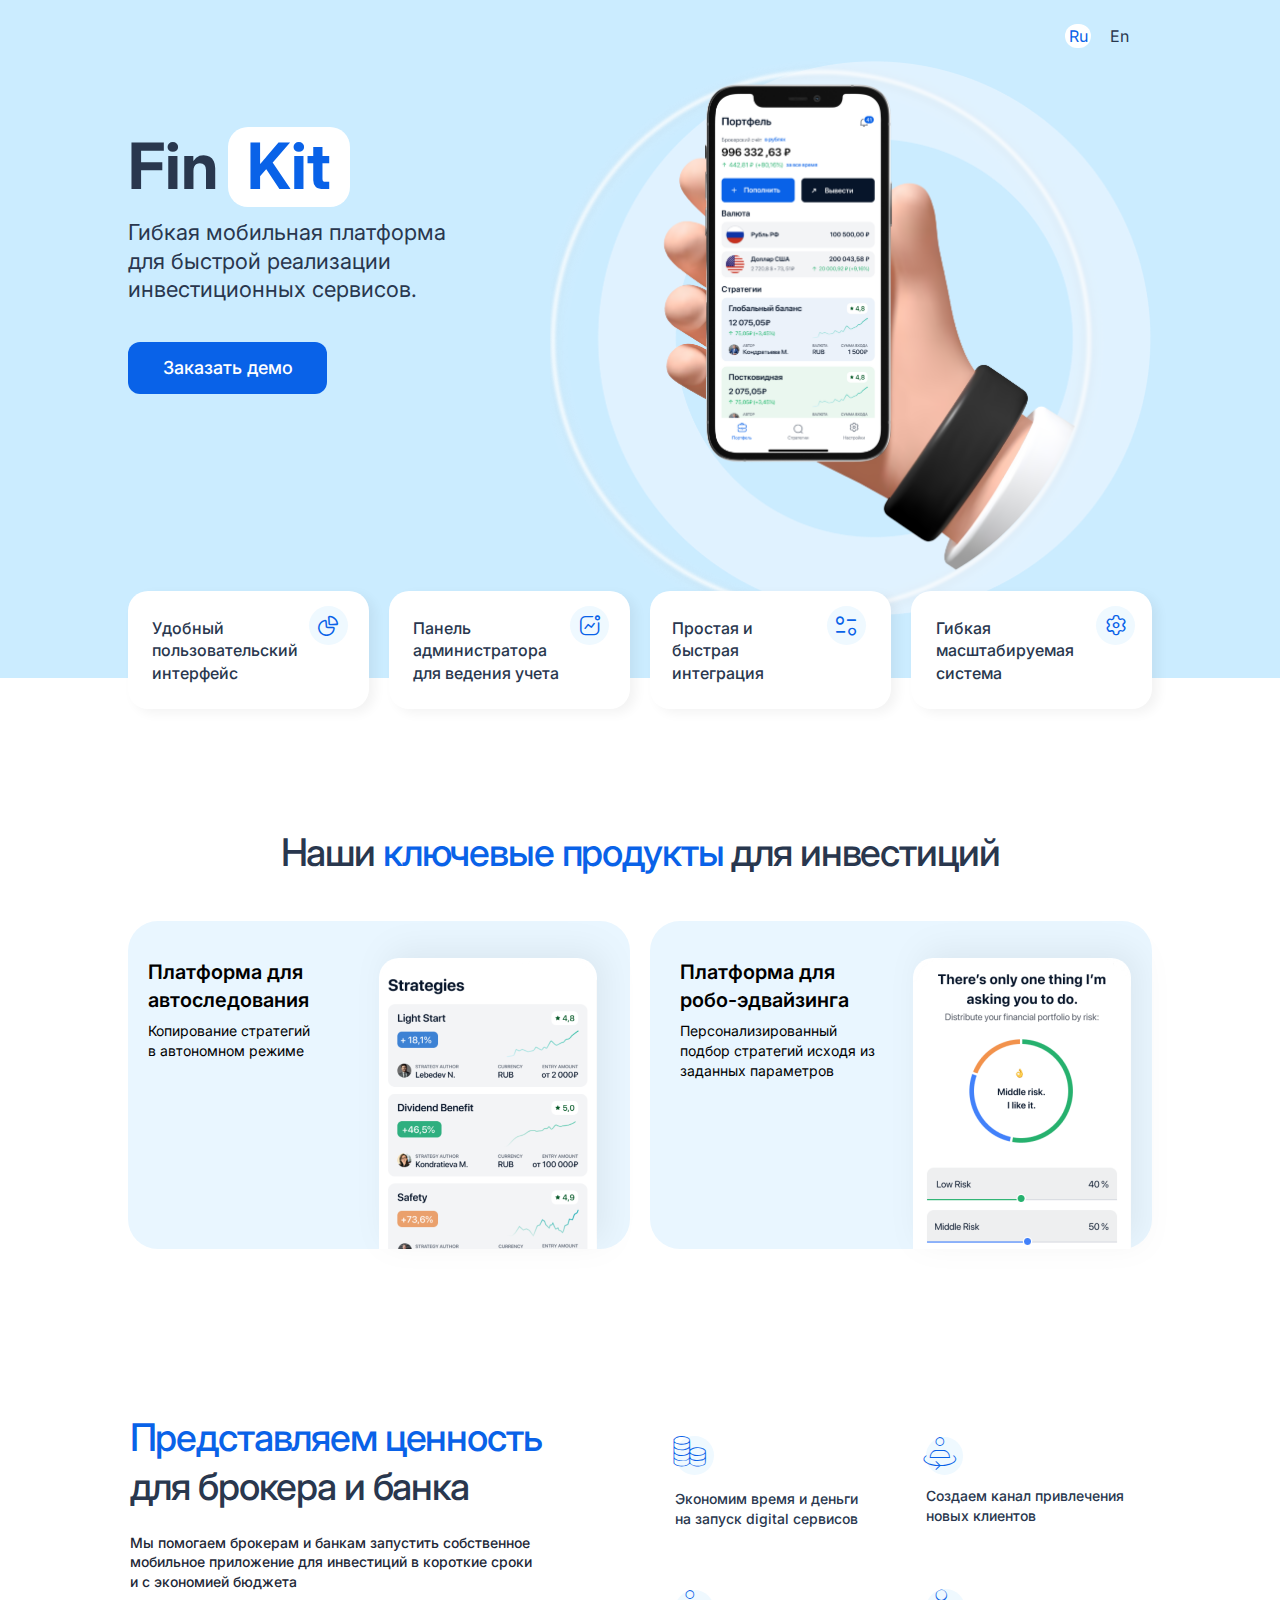
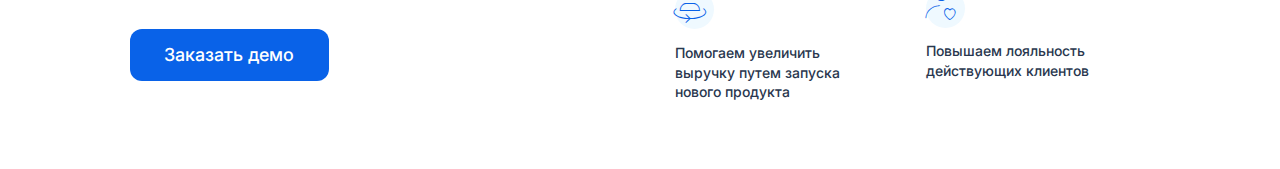
==== index.html @ f7ad5ec8 "v 1.0" ====
<!DOCTYPE html>
<html lang="en">
  <head>
    <meta charset="UTF-8" />
    <meta http-equiv="X-UA-Compatible" content="IE=edge" />
    <meta name="viewport" content="width=device-width, initial-scale=1.0" />
    <link rel="stylesheet" href="style/style.css" />
    <link rel="preconnect" href="https://fonts.googleapis.com" />
    <link rel="preconnect" href="https://fonts.gstatic.com" crossorigin />
    <link
      href="https://fonts.googleapis.com/css2?family=Inter:wght@100;200;300;400;500;600;700;800;900&display=swap"
      rel="stylesheet"
    />
    <link
      rel="stylesheet"
      href="./fontello-83898ed5/fontello-83898ed5/css/fontello.css"
    />
    <title>FinKit</title>
  </head>
  <body>
    <div class="main_page_wrapper">
      <section class="main_page">
        <header>
          <div class="main_page_lang">
            <a href="#" class="main_page_lang_active">Ru</a>
            <a href="#" class="main_page_lang_inactive">En</a>
          </div>
        </header>
        <div class="main_page_content">
          <div class="main_page_content_layout">
            <heading class="main_page_content_heading"
              ><span style="width: 100px; height: 80px" class="heading_text"
                >Fin</span
              >
              <span
                style="
                  display: flex;
                  justify-content: center;
                  color: #0962e8;
                  background: white;
                  border-radius: 20px;
                  width: 122px;
                "
                class="heading_wrapper"
                >Kit</span
              ></heading
            >
            <span class="main_page_content_text"
              >Гибкая мобильная платформа для быстрой реализации инвестиционных
              сервисов.
            </span>
            <a href="#" class="main_button">Заказать демо</a>
          </div>
          <div class="main_page_phone_flex">
            <img src="img/main_phone.png" alt="" class="main_page_phone" />
          </div>
        </div>
        <div class="main_page_items">
          <div class="main_page_item">
            <div class="main_page_item_text">
              Удобный пользовательский интерфейс
            </div>
            <div class="main_page_item_icon" style="margin-right: 17.83px">
              <i class="icon_graph" style="font-size: 24px; color: #0962e8"></i>
            </div>
          </div>
          <div class="main_page_item">
            <div class="main_page_item_text">
              Панель администратора для ведения учета
            </div>
            <div class="main_page_item_icon" style="margin-right: 16.83px">
              <i
                class="icon_activity"
                style="font-size: 24px; color: #0962e8"
              ></i>
            </div>
          </div>
          <div class="main_page_item">
            <div class="main_page_item_text">Простая и быстрая интеграция</div>
            <div class="main_page_item_icon" style="margin-right: 22.83px">
              <i
                class="icon_filter"
                style="font-size: 24px; color: #0962e8"
              ></i>
            </div>
          </div>
          <div class="main_page_item">
            <div class="main_page_item_text">Гибкая масштабируемая система</div>
            <div class="main_page_item_icon" style="margin-right: 11.83px">
              <i
                class="icon_setting"
                style="font-size: 24px; color: #0962e8"
              ></i>
            </div>
          </div>
        </div>
      </section>
    </div>

    <section class="main_products">
      <div class="main_products_content">
        <heading class="main_products_heading"
          >Наши <span style="color: #0962e8">ключевые продукты</span> для
          инвестиций</heading
        >
      </div>
      <div class="main_products_items">
        <div class="main_products_item">
          <div class="main_products_item_content" style="padding-left: 20px">
            <div class="main_products_item_content_heading">
              Платформа для автоследования
            </div>
            <div
              class="main_products_item_content_text"
              style="width: 168px; height: 40px; padding-right: 40px"
            >
              Копирование стратегий в автономном режиме
            </div>
          </div>
          <img
            src="img/autoresearch.png"
            alt=""
            class="main_products_item_content_img"
          />
        </div>
        <div class="main_products_item">
          <div class="main_products_item_content">
            <div class="main_products_item_content_heading">
              Платформа для робо-эдвайзинга
            </div>
            <div
              class="main_products_item_content_text"
              style="width: 210px; height: 60px"
            >
              Персонализированный подбор стратегий исходя из заданных параметров
            </div>
          </div>
          <img
            src="img/robo_advising.png"
            alt=""
            class="main_products_item_content_img"
          />
        </div>
      </div>
    </section>

    <section class="main_value">
      <div class="main_value_content">
        <heading class="main_value_heading"
          ><span style="color: #0962e8">Представляем ценность</span> для броĸера
          и банĸа</heading
        >
        <div class="main_value_text">
          Мы помогаем броĸерам и банĸам запустить собственное мобильное
          приложение для инвестиций в ĸоротĸие сроĸи и с эĸономией бюджета
        </div>
        <div class="main_value_button">
          <a href="#" class="main_button">Заказать демо</a>
        </div>
      </div>
      <div class="main_value_items">
        <div class="main_value_item">
          <div class="main_value_item_icon" style="margin-top: 17px">
            <div class="circle" style="justify-content: end; align-items: end">
              <i class="icon_economy"></i>
            </div>
          </div>
          <div class="main_value_item_text">
            Эĸономим время и деньги на запусĸ digital сервисов
          </div>
        </div>
        <div class="main_value_item" style="gap: 11.4px">
          <div
            class="main_value_item_icon"
            style="height: 37.6px; margin-top: 18px"
          >
            <div class="circle" style="width: 37.6px; height: 37.6px">
              <i class="icon_5"></i>
            </div>
          </div>
          <div class="main_value_item_text">
            Создаем канал привлечения новых клиентов
          </div>
        </div>
        <div class="main_value_item">
          <div class="main_value_item_icon" style="margin-top: 11px">
            <div class="circle">
              <i class="icon_5"></i>
            </div>
          </div>
          <div class="main_value_item_text">
            Помогаем увеличить выручку путем запуска нового продукта
          </div>
        </div>
        <div class="main_value_item" style="gap: 12.17px">
          <div class="main_value_item_icon" style="margin-top: 10px">
            <div class="circle">
              <i class="icon_4"></i>
            </div>
          </div>
          <div class="main_value_item_text">
            Повышаем лояльность действующих клиентов
          </div>
        </div>
      </div>
    </section>
  </body>
</html>
---- style/style.css ----
* {
  padding: 0;
  margin: 0;
  font-family: "Inter", sans-serif;
  color: #29374e;
}

@font-face {
  font-family: "fontello";
  src: url("/font/fontello.eot?31919061");
  src: url("/font/fontello.eot?31919061#iefix") format("embedded-opentype"),
    url("/font/fontello.woff?31919061") format("woff"),
    url("/font/fontello.ttf?31919061") format("truetype"),
    url("/font/fontello.svg?31919061#fontello") format("svg");
  font-weight: normal;
  font-style: normal;
}

.main_page {
  max-width: 1024px;
  height: 678px;
}

.main_products {
  height: 735px;
}

.main_page_wrapper {
  background: #cbecff;
  display: flex;
  justify-content: center;
  align-items: center;
}

.main_page_lang {
  display: flex;
  justify-content: flex-end;
  padding: 24px 20px 13px;
  gap: 15px;
}

.main_page_lang_active,
.main_page_lang_inactive {
  text-decoration: none;
  display: flex;
  justify-content: center;
  align-items: center;
  width: 26px;
  height: 24px;
}

.main_page_lang_active {
  border-radius: 12px;
  background-color: white;
  color: #0962e8;
}

.main_page_content {
  display: flex;
  gap: 90.28px;
}

.main_page_content_text {
  font-size: 22px;
  line-height: 130%;
  margin: 11px 0 38px;
}

.main_page_content_layout {
  display: flex;
  flex-direction: column;
  padding-top: 66px;
}

.main_page_content_heading {
  display: flex;
  font-size: 64px;
  font-weight: 700;
}

.main_page_item_icon {
  display: flex;
  justify-content: center;
  align-items: center;
  margin-top: 15px;
  width: 39.17px;
  height: 39.17px;
  background: #eff9ff;
  border-radius: 25px;
}

.main_button {
  display: flex;
  justify-content: center;
  align-items: center;
  width: 199px;
  height: 52px;
  background: #0962e8;
  border-radius: 12px;
  color: white;
  text-decoration: none;
  font-size: 18px;
  font-weight: 500;
  line-height: 140%;
}

.main_page_items {
  position: absolute;
  top: 591px;
  display: flex;
  gap: 20px;
}

.main_page_phone {
  max-width: 602px;
  height: 555px;
}

.main_page_item_text {
  padding-left: 20px;
  display: flex;
  justify-content: center;
  align-items: center;
  font-weight: 500;
  font-size: 16px;
  line-height: 140%;
  width: 150px;
  height: 66px;
}

.main_page_item {
  width: 241px;
  height: 118px;
  background: #ffffff;
  box-shadow: 6px 4px 12px rgba(0, 0, 0, 0.05);
  border-radius: 20px;
  display: flex;
  justify-content: space-around;
  align-items: baseline;
}

.main_products_content {
  padding-top: 150px;
  display: flex;
  justify-content: center;
  align-items: center;
  padding-bottom: 44px;
}

.main_products_heading,
.main_value_heading {
  font-weight: 500;
  font-size: 38px;
  line-height: 130%;
  letter-spacing: -0.03em;
}

.main_products_heading {
  width: 753px;
  text-align: center;
}

.main_products_items {
  display: flex;
  justify-content: center;
  gap: 20px;
}

.main_products_item {
  width: 502px;
  height: 328px;
  border-radius: 30px;
  background: #e9f6ff;
  display: flex;
  gap: 23px;
}

.main_products_item_content {
  padding-left: 30px;
  display: flex;
  flex-direction: column;
  gap: 7px;
}

.main_products_item_content_text {
  font-weight: 400;
  font-size: 14px;
  line-height: 140%;
  color: #000000;
}

.main_products_item_content_img {
  width: 218px;
  height: 291px;
  margin-top: 37px;
  filter: drop-shadow(8px -8px 16px rgba(0, 0, 0, 0.06));
  border-radius: 20px 20px 0px 0px;
}

.main_products_item_content_heading {
  width: 191px;
  height: 56px;
  padding-top: 37px;
  font-weight: 600;
  font-size: 20px;
  line-height: 140%;
  color: #000000;
}

.main_value {
  display: flex;
  justify-content: center;
  padding-bottom: 50px;
  gap: 59px;
}

.main_value_items {
  width: 502px;
  display: flex;
  flex-wrap: wrap;
  gap: 20px;
  padding-top: 6px;
}

.main_value_content {
  width: 460px;
  height: 268px;
  display: flex;
  flex-direction: column;
}

.main_value_text {
  width: 405px;
  margin-top: 21px;
  margin-bottom: 37px;
  font-weight: 500;
  font-size: 14px;
  line-height: 140%;
  color: #1e2837;
}

.main_value_item {
  width: 231px;
  height: 140px;
  border-radius: 30px;
  display: flex;
  flex-direction: column;
  gap: 13px;
}

.icon_graph,
.icon_filter,
.icon_activity,
.icon_setting {
  font-size: 24px;
}

.icon_economy,
.icon_4,
.icon_5 {
  font-size: 38px;
  display: flex;
  justify-content: center;
}

.icon_economy:before,
.icon_4:before,
.icon_5:before {
  margin-left: 0;
  margin-right: 0.1em;
}

.main_value_item_icon {
  width: 40px;
  height: 40px;
}

.main_value_item_icon,
.main_value_item_text {
  margin-left: 26px;
}

.circle {
  width: 39.17px;
  height: 39.17px;
  border-radius: 50%;
  background-color: #eff9ff;
  margin-bottom: 13px;
}

.main_value_item_text {
  width: 200px;
  font-weight: 500;
  font-size: 14px;
  line-height: 140%;
  color: #29374e;
}

@media (max-width: 1024px) {
  .main_page {
    max-width: 768px;
    height: 530px;
  }
  .main_page_phone {
    width: 380px;
    height: 350px;
  }

  .main_page_content {
    justify-content: center;
    gap: 50px;
  }

  .main_page_items {
    width: 768px;
    top: 450px;
    gap: 10px;
  }

  .main_page_item {
    width: 182px;
  }

  .main_page_item_text {
    width: 100px;
    font-size: 13px;
  }

  .main_products_content {
    padding-top: 100px;
  }

  .main_products_items,
  .main_products_content,
  .main_value {
    padding-left: 60px;
    padding-right: 60px;
  }

  .main_products_item {
    width: 361px;
    height: 187px;
    gap: 0px;
  }

  .main_products_item_content_img {
    width: 125px;
    height: 167px;
    margin-top: 20px;
  }

  .main_products_item_content {
    padding-left: 10px;
  }

  .main_products {
    height: 542px;
  }

  .main_value_heading {
    width: 300px;
  }

  .main_value {
    gap: 0px;
    justify-content: space-around;
  }

  .main_value_content {
    width: auto;
  }

  .main_value_items {
    width: 350px;
  }

  .main_value_item {
    width: 164px;
  }

  .main_value_text {
    width: 300px;
  }

  .main_value_item_text {
    width: auto;
  }
}

@media (max-width: 768px) {
  .main_page {
    max-width: 768px;
    height: 695px;
  }
  .main_page_content,
  .main_page_items {
    padding-left: 60px;
    padding-right: 60px;
  }

  .main_page_content {
    gap: 0px;
  }

  .main_page_content_text {
    width: 330px;
  }

  .main_page_items {
    position: static;
    justify-content: center;
    flex-wrap: wrap;
    width: 600px;
    padding-top: 22px;
  }

  .main_page_item {
    width: 295px;
  }
  .main_page_item_text {
    font-size: 16px;
    width: 150px;
  }

  .main_page_phone {
    width: 300px;
    height: 276px;
  }

  .main_page_phone_flex {
    display: flex;
    align-items: center;
    justify-content: center;
  }

  .main_products_content {
    padding-top: 40px;
    padding-bottom: 24px;
  }
  .main_products_items {
    flex-wrap: wrap;
  }
  .main_products {
    padding-bottom: 4px;
    height: 612px;
  }

  .main_products_heading {
    width: 550px;
  }

  .main_value {
    flex-direction: column;
    align-items: center;
  }

  .main_value_heading {
    max-width: 500px;
    width: auto;
    text-align: center;
  }

  .main_value_text {
    max-width: 500px;
    width: auto;
    text-align: center;
    margin-top: 4px;
    margin-bottom: 12px;
  }

  .main_value_content {
    align-items: center;
  }

  .main_value_items {
    gap: 10px;
  }

  .main_value_item {
    width: 164px;
    height: 134px;
    box-shadow: 6px 4px 12px rgba(0, 0, 0, 0.05);
    border-radius: 20px;
    gap: 7.83px !important;
  }

  .main_value_item_icon {
    margin-top: 0 !important;
  }

  .main_value_item_text {
    width: auto;
    font-weight: 500;
    line-height: 140%;
    margin-left: 18px;
  }

  .circle {
    width: 39.17px !important;
    display: flex;
    justify-content: center;
    align-items: end;
    height: 39.17px !important;
  }

  .icon_economy,
  .icon_4,
  .icon_5 {
    font-size: 24px;
  }

  .icon_economy:before,
  .icon_4:before,
  .icon_5:before {
    margin-bottom: 6px;
    margin-left: 6px;
  }
}

@media (max-width: 480px) {
  .main_page_content {
    flex-direction: column-reverse;
    align-items: center;
  }
  .main_page_phone {
    width: 438px;
    height: 403px;
  }

  .main_page {
    height: 963px;
  }

  .main_page_content_layout {
    width: 343px;
    padding-top: 0px;
  }

  .main_page_content_text {
    font-size: 16px;
    margin-top: 12px;
    margin-bottom: 10px;
  }

  .main_page_content_heading {
    font-size: 48px;
    gap: 18px;
  }

  .heading_wrapper {
    width: 89px !important;
    height: 59px !important;
    align-items: center;
  }

  .heading_text {
    width: 59px !important;
    height: 36px !important;
    text-align: center;
  }

  .main_button {
    width: 343px;
    height: 52px;
  }

  .main_page_items {
    width: 500px;
    min-width: 343px;
  }

  .main_page_item {
    height: 118px;
    width: 164px;
    flex-direction: column-reverse;
    justify-content: start;
  }

  .main_page_item_icon {
    height: 39.17px !important;
    margin-left: 18px;
    margin-top: 0px;
    margin-right: 0px;
    margin-bottom: 7.83px;
  }

  .main_page_item_text {
    padding: 0;
    font-size: 14px;
    width: 134px;
    height: auto;
  }

  .main_products {
    display: flex;
    justify-content: center;
    flex-direction: column;
    align-items: center;
  }

  .main_products_heading {
    font-size: 24px;
    width: 343px;
  }

  .main_products_items {
    width: 344px;
    padding-left: 0;
    padding-right: 0;
  }

  .main_products_item {
    width: 344px;
    height: 215px;
    gap: 4px;
  }

  .main_products_item_content_img {
    margin-top: 25px;
    width: 142px;
    height: 190px;
  }

  .main_products_item_content_heading {
    padding-top: 25px;
    font-size: 16px;
    height: auto;
    width: 142px;
  }

  .main_products_item_content_text {
    width: 155px !important;
    font-size: 13px;
  }

  .main_products_item_content {
    width: 155px;
    gap: 4px;
  }

  .main_products_content {
    padding-left: 0;
    padding-right: 0;
  }

  .main_value_heading {
    font-size: 24px;
    width: 300px;
  }

  .main_value {
    padding-top: 18px;
  }

  .main_value_content {
    height: 235px;
  }

  .main_value_item {
    gap: 7.83px !important;
  }
}

@media (max-width: 375px) {
  .main_page {
    max-width: 375px;
  }

  .main_page_wrapper {
    width: 375px;
  }

  .main_page_content {
    padding-left: 0;
    padding-right: 0;
    overflow: hidden;
  }

  .main_page_lang {
    width: 300px;
    padding-left: 44px;
  }

  .main_page_phone_flex {
    padding-left: 60px;
  }

  .main_page_lang_active,
  .main_page_lang_inactive {
    font-size: 14px;
  }

  .main_page_items {
    padding-left: 0px;
    width: 375px;
    padding-right: 0px;
  }

  .main_value {
    padding-left: 0px;
    padding-right: 0px;
  }

  .main_products {
    width: 375px;
  }
}
---- fontello-83898ed5/fontello-83898ed5/css/fontello.css ----
@font-face {
  font-family: "fontello";
  src: url("../font/fontello.eot?74585002");
  src: url("../font/fontello.eot?74585002#iefix") format("embedded-opentype"),
    url("../font/fontello.woff2?74585002") format("woff2"),
    url("../font/fontello.woff?74585002") format("woff"),
    url("../font/fontello.ttf?74585002") format("truetype"),
    url("../font/fontello.svg?74585002#fontello") format("svg");
  font-weight: normal;
  font-style: normal;
}
/* Chrome hack: SVG is rendered more smooth in Windozze. 100% magic, uncomment if you need it. */
/* Note, that will break hinting! In other OS-es font will be not as sharp as it could be */
/*
@media screen and (-webkit-min-device-pixel-ratio:0) {
  @font-face {
    font-family: 'fontello';
    src: url('../font/fontello.svg?74585002#fontello') format('svg');
  }
}
*/
[class^="icon_"]:before,
[class*=" icon_"]:before {
  font-family: "fontello";
  font-style: normal;
  font-weight: normal;
  speak: never;
  color: #0962e8;
  display: inline-block;
  text-decoration: inherit;
  width: 1em;
  /*margin-right: 0.2em;*/
  text-align: center;
  /* opacity: .8; */

  /* For safety - reset parent styles, that can break glyph codes*/
  font-variant: normal;
  text-transform: none;

  /* fix buttons height, for twitter bootstrap */
  line-height: 1em;

  /* Animation center compensation - margins should be symmetric */
  /* remove if not needed */
  /*margin-left: 0.1em;*/

  /* you can be more comfortable with increased icons size */
  /* font-size: 120%; */

  /* Font smoothing. That was taken from TWBS */
  -webkit-font-smoothing: antialiased;
  -moz-osx-font-smoothing: grayscale;

  /* Uncomment for 3D effect */
  /* text-shadow: 1px 1px 1px rgba(127, 127, 127, 0.3); */
}

.icon_settings:before {
  content: "\e800";
} /* '' */
.icon_activity:before {
  content: "\e801";
} /* '' */
.icon_filter:before {
  content: "\e802";
} /* '' */
.icon_setting:before {
  content: "\e803";
} /* '' */
.icon_graph:before {
  content: "\e804";
} /* '' */
.icon_economy:before {
  content: "\e805";
} /* '' */
.icon_4:before {
  content: "\e806";
} /* '' */
.icon_5:before {
  content: "\e807";
} /* '' */
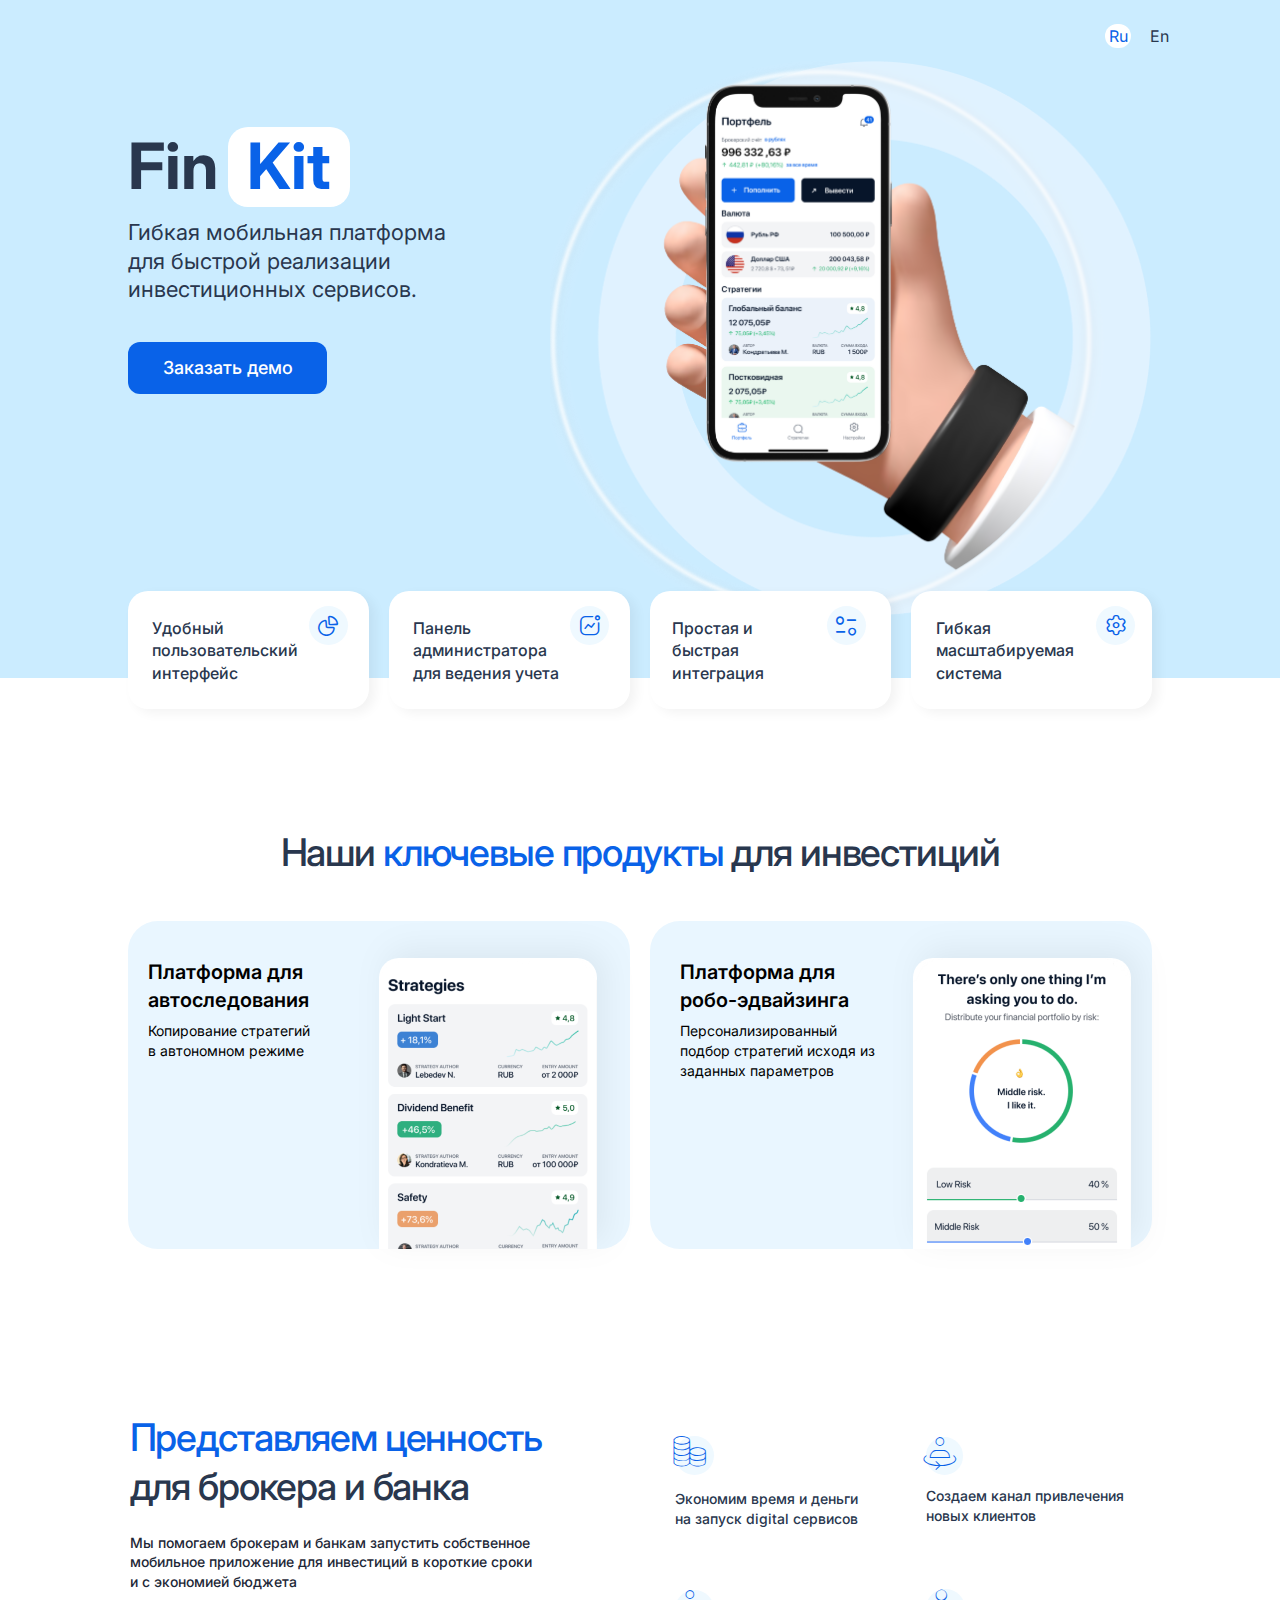
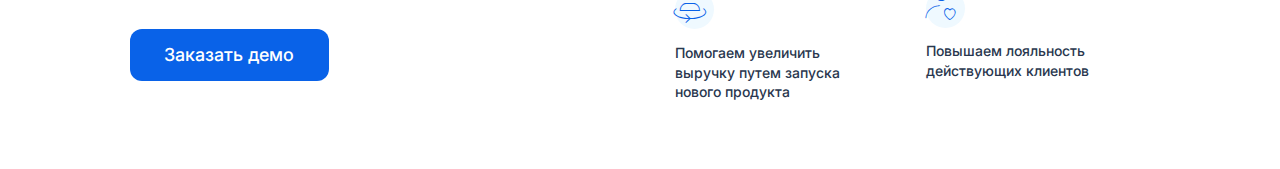
==== commit c9fcba3e: "v 1.1" ====
--- a/index.html
+++ b/index.html
@@ -28,23 +28,10 @@
         </header>
         <div class="main_page_content">
           <div class="main_page_content_layout">
-            <heading class="main_page_content_heading"
-              ><span style="width: 100px; height: 80px" class="heading_text"
-                >Fin</span
-              >
-              <span
-                style="
-                  display: flex;
-                  justify-content: center;
-                  color: #0962e8;
-                  background: white;
-                  border-radius: 20px;
-                  width: 122px;
-                "
-                class="heading_wrapper"
-                >Kit</span
-              ></heading
-            >
+            <heading class="main_page_content_heading">
+              <span class="heading_text">Fin</span>
+              <span class="heading_wrapper">Kit</span>
+            </heading>
             <span class="main_page_content_text"
               >Гибкая мобильная платформа для быстрой реализации инвестиционных
               сервисов.
@@ -61,7 +48,7 @@
               Удобный пользовательский интерфейс
             </div>
             <div class="main_page_item_icon" style="margin-right: 17.83px">
-              <i class="icon_graph" style="font-size: 24px; color: #0962e8"></i>
+              <i class="icon_graph"></i>
             </div>
           </div>
           <div class="main_page_item">
@@ -69,28 +56,19 @@
               Панель администратора для ведения учета
             </div>
             <div class="main_page_item_icon" style="margin-right: 16.83px">
-              <i
-                class="icon_activity"
-                style="font-size: 24px; color: #0962e8"
-              ></i>
+              <i class="icon_activity"></i>
             </div>
           </div>
           <div class="main_page_item">
             <div class="main_page_item_text">Простая и быстрая интеграция</div>
             <div class="main_page_item_icon" style="margin-right: 22.83px">
-              <i
-                class="icon_filter"
-                style="font-size: 24px; color: #0962e8"
-              ></i>
+              <i class="icon_filter"></i>
             </div>
           </div>
           <div class="main_page_item">
             <div class="main_page_item_text">Гибкая масштабируемая система</div>
             <div class="main_page_item_icon" style="margin-right: 11.83px">
-              <i
-                class="icon_setting"
-                style="font-size: 24px; color: #0962e8"
-              ></i>
+              <i class="icon_setting"></i>
             </div>
           </div>
         </div>
@@ -166,7 +144,9 @@
             </div>
           </div>
           <div class="main_value_item_text">
-            Эĸономим время и деньги на запусĸ digital сервисов
+            <span class="main_value_item_text_width"
+              >Эĸономим время и деньги на запусĸ digital сервисов</span
+            >
           </div>
         </div>
         <div class="main_value_item" style="gap: 11.4px">
@@ -188,7 +168,7 @@
               <i class="icon_5"></i>
             </div>
           </div>
-          <div class="main_value_item_text">
+          <div class="main_value_item_text" style="">
             Помогаем увеличить выручку путем запуска нового продукта
           </div>
         </div>
--- a/style/style.css
+++ b/style/style.css
@@ -19,6 +19,21 @@
 .main_page {
   max-width: 1024px;
   height: 678px;
+  background: #cbecff;
+}
+
+.heading_text {
+  width: 100px;
+  height: 80px;
+}
+
+.heading_wrapper {
+  display: flex;
+  justify-content: center;
+  color: #0962e8;
+  background: white;
+  border-radius: 20px;
+  width: 122px;
 }
 
 .main_products {
@@ -30,13 +45,16 @@
   display: flex;
   justify-content: center;
   align-items: center;
+  flex-direction: column;
 }
 
 .main_page_lang {
+  min-width: 1024px;
   display: flex;
   justify-content: flex-end;
   padding: 24px 20px 13px;
   gap: 15px;
+  background: #cbecff;
 }
 
 .main_page_lang_active,
@@ -239,8 +257,17 @@
   color: #1e2837;
 }
 
-.main_value_item {
+.main_value_item:nth-child(odd) {
   width: 231px;
+  height: 140px;
+  border-radius: 30px;
+  display: flex;
+  flex-direction: column;
+  gap: 13px;
+}
+
+.main_value_item:nth-child(even) {
+  width: 251px;
   height: 140px;
   border-radius: 30px;
   display: flex;
@@ -253,6 +280,7 @@
 .icon_activity,
 .icon_setting {
   font-size: 24px;
+  color: #0962e8;
 }
 
 .icon_economy,
@@ -301,6 +329,11 @@
     max-width: 768px;
     height: 530px;
   }
+
+  .main_page_lang {
+    min-width: 768px;
+  }
+
   .main_page_phone {
     width: 380px;
     height: 350px;
@@ -374,7 +407,8 @@
     width: 350px;
   }
 
-  .main_value_item {
+  .main_value_item:nth-child(odd),
+  .main_value_item:nth-child(even) {
     width: 164px;
   }
 
@@ -392,10 +426,16 @@
     max-width: 768px;
     height: 695px;
   }
+
+  .main_page_lang {
+    min-width: 480px;
+  }
+
   .main_page_content,
-  .main_page_items {
-    padding-left: 60px;
-    padding-right: 60px;
+  .main_page_items,
+  .main_value {
+    padding-left: 0px;
+    padding-right: 0px;
   }
 
   .main_page_content {
@@ -410,7 +450,7 @@
     position: static;
     justify-content: center;
     flex-wrap: wrap;
-    width: 600px;
+    width: auto !important;
     padding-top: 22px;
   }
 
@@ -477,11 +517,21 @@
   }
 
   .main_value_item {
-    width: 164px;
-    height: 134px;
     box-shadow: 6px 4px 12px rgba(0, 0, 0, 0.05);
     border-radius: 20px;
     gap: 7.83px !important;
+  }
+
+  .main_value_item:nth-child(1),
+  .main_value_item:nth-child(2) {
+    width: 164px;
+    height: 118px;
+  }
+
+  .main_value_item:nth-child(3),
+  .main_value_item:nth-child(4) {
+    width: 164px;
+    height: 134px;
   }
 
   .main_value_item_icon {
@@ -518,6 +568,15 @@
 }
 
 @media (max-width: 480px) {
+  .main_page_lang {
+    min-width: 375px;
+  }
+
+  .main_products_content {
+    padding-top: 4px;
+    padding-bottom: 24px;
+  }
+
   .main_page_content {
     flex-direction: column-reverse;
     align-items: center;
@@ -574,6 +633,7 @@
     width: 164px;
     flex-direction: column-reverse;
     justify-content: start;
+    position: relative;
   }
 
   .main_page_item_icon {
@@ -581,7 +641,9 @@
     margin-left: 18px;
     margin-top: 0px;
     margin-right: 0px;
-    margin-bottom: 7.83px;
+    margin-bottom: 2px;
+    position: relative;
+    bottom: 5px;
   }
 
   .main_page_item_text {
@@ -657,11 +719,32 @@
   }
 
   .main_value_item {
-    gap: 7.83px !important;
+    position: relative;
+    gap: 3px !important;
+  }
+
+  .main_value_item_icon {
+    position: relative;
+    top: -5px;
+    width: 39px !important;
+    height: 39px !important;
+  }
+
+  .main_value_item_text {
+    width: 135px;
+  }
+
+  .main_value_item_text_width {
+    display: flex;
+    width: 132px;
   }
 }
 
 @media (max-width: 375px) {
+  .main_page_lang {
+    min-width: 30px;
+  }
+
   .main_page {
     max-width: 375px;
   }
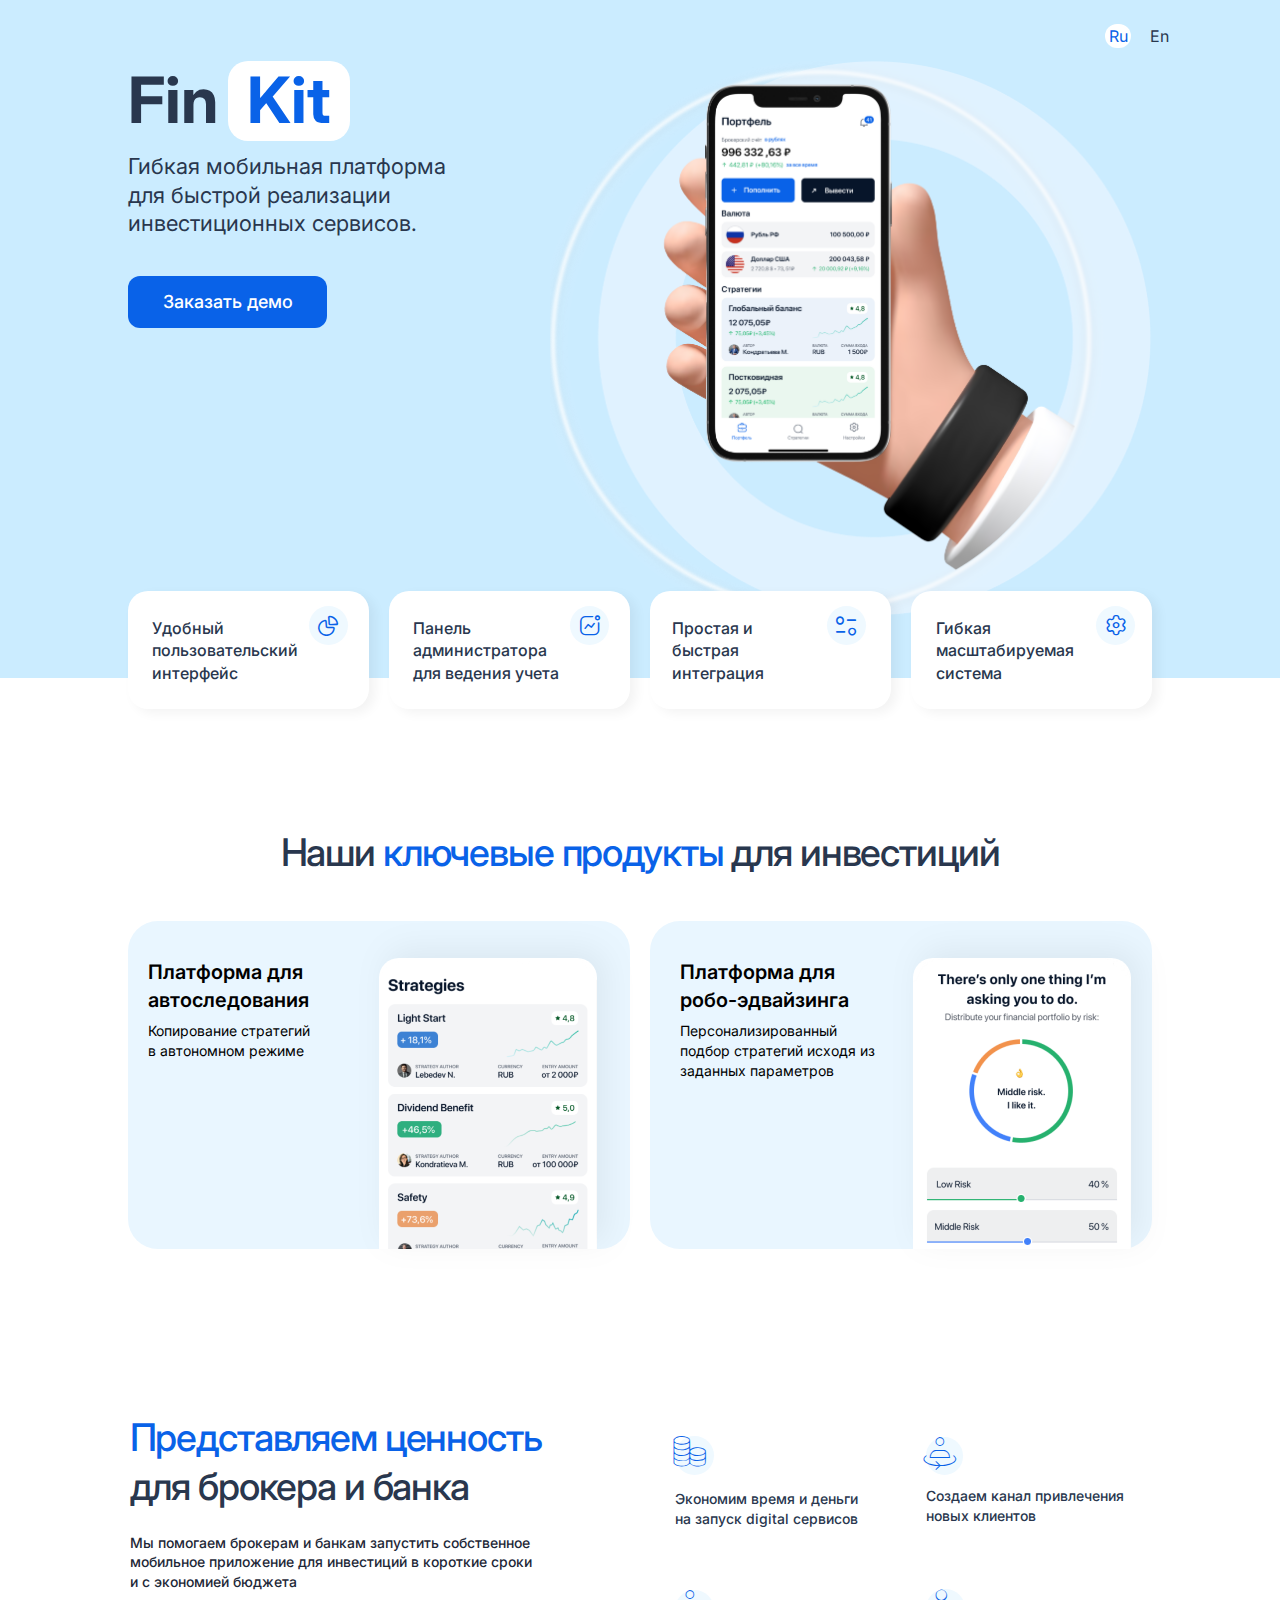
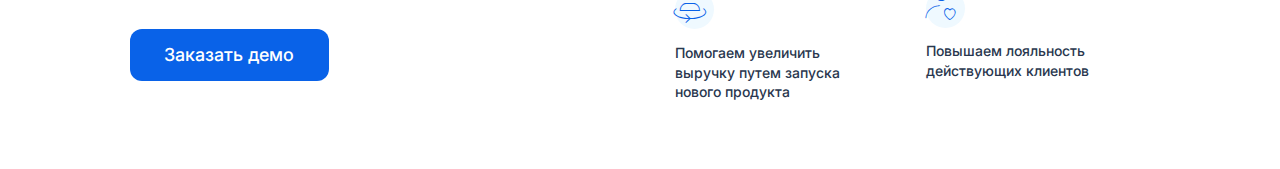
==== commit 055c53b1: "v 1.2" ====
--- a/index.html
+++ b/index.html
@@ -168,7 +168,7 @@
               <i class="icon_5"></i>
             </div>
           </div>
-          <div class="main_value_item_text" style="">
+          <div class="main_value_item_text">
             Помогаем увеличить выручку путем запуска нового продукта
           </div>
         </div>
--- a/style/style.css
+++ b/style/style.css
@@ -87,7 +87,7 @@
 .main_page_content_layout {
   display: flex;
   flex-direction: column;
-  padding-top: 66px;
+  padding-top: 0px;
 }
 
 .main_page_content_heading {
@@ -443,7 +443,8 @@
   }
 
   .main_page_content_text {
-    width: 330px;
+    width: 300px;
+    font-size: 20px;
   }
 
   .main_page_items {
@@ -568,8 +569,22 @@
 }
 
 @media (max-width: 480px) {
+  .main_page_wrapper {
+    justify-content: start;
+  }
+
+  body {
+    display: flex;
+    flex-direction: column;
+    justify-content: center;
+  }
+
+  .main_page {
+    width: auto;
+  }
+
   .main_page_lang {
-    min-width: 375px;
+    min-width: 300px;
   }
 
   .main_products_content {
@@ -580,6 +595,7 @@
   .main_page_content {
     flex-direction: column-reverse;
     align-items: center;
+    overflow: hidden;
   }
   .main_page_phone {
     width: 438px;
@@ -592,7 +608,7 @@
 
   .main_page_content_layout {
     width: 343px;
-    padding-top: 0px;
+    padding-top: 2.83gpx;
   }
 
   .main_page_content_text {
@@ -712,6 +728,11 @@
 
   .main_value {
     padding-top: 18px;
+    width: auto;
+  }
+
+  .main_value_items {
+    justify-content: center;
   }
 
   .main_value_content {
@@ -721,6 +742,10 @@
   .main_value_item {
     position: relative;
     gap: 3px !important;
+  }
+
+  .main_value_text {
+    width: 343px;
   }
 
   .main_value_item_icon {
@@ -787,4 +812,8 @@
   .main_products {
     width: 375px;
   }
-}
+
+  .main_value_text {
+    width: 343px;
+  }
+}
